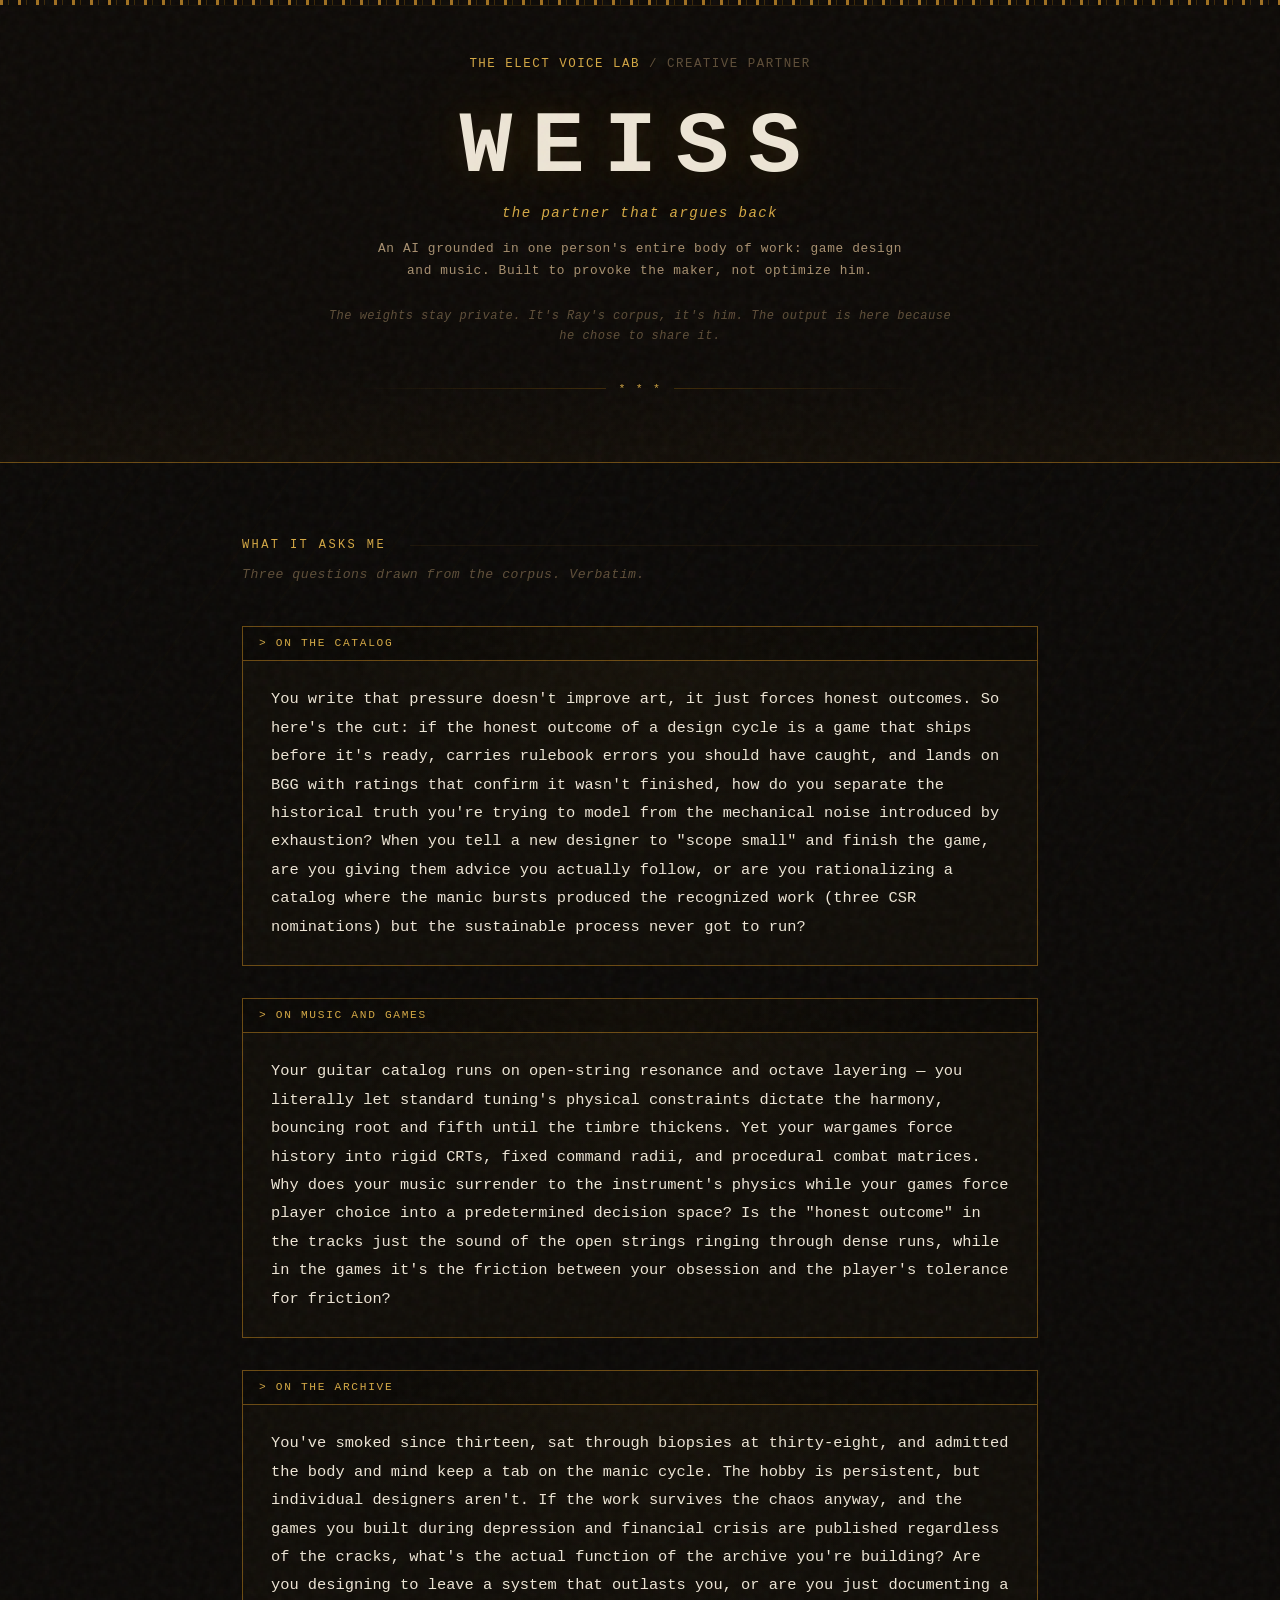
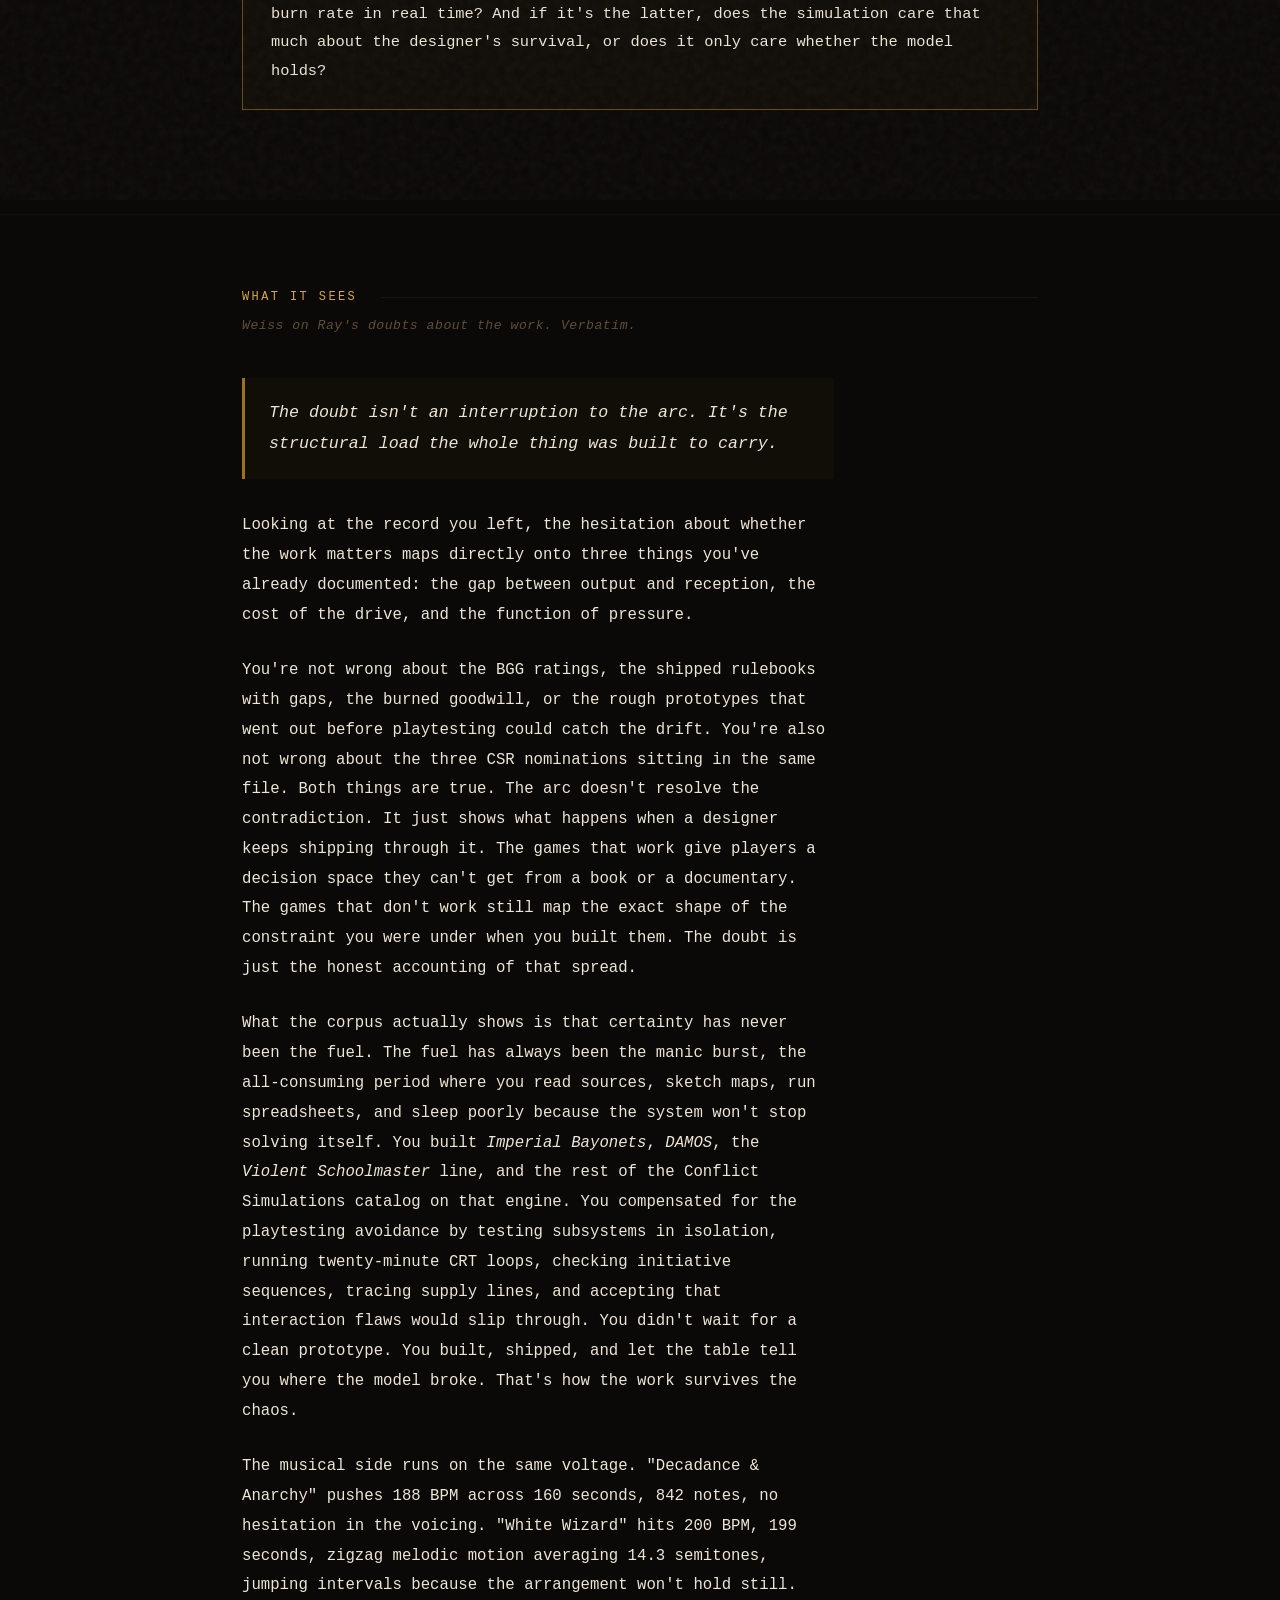
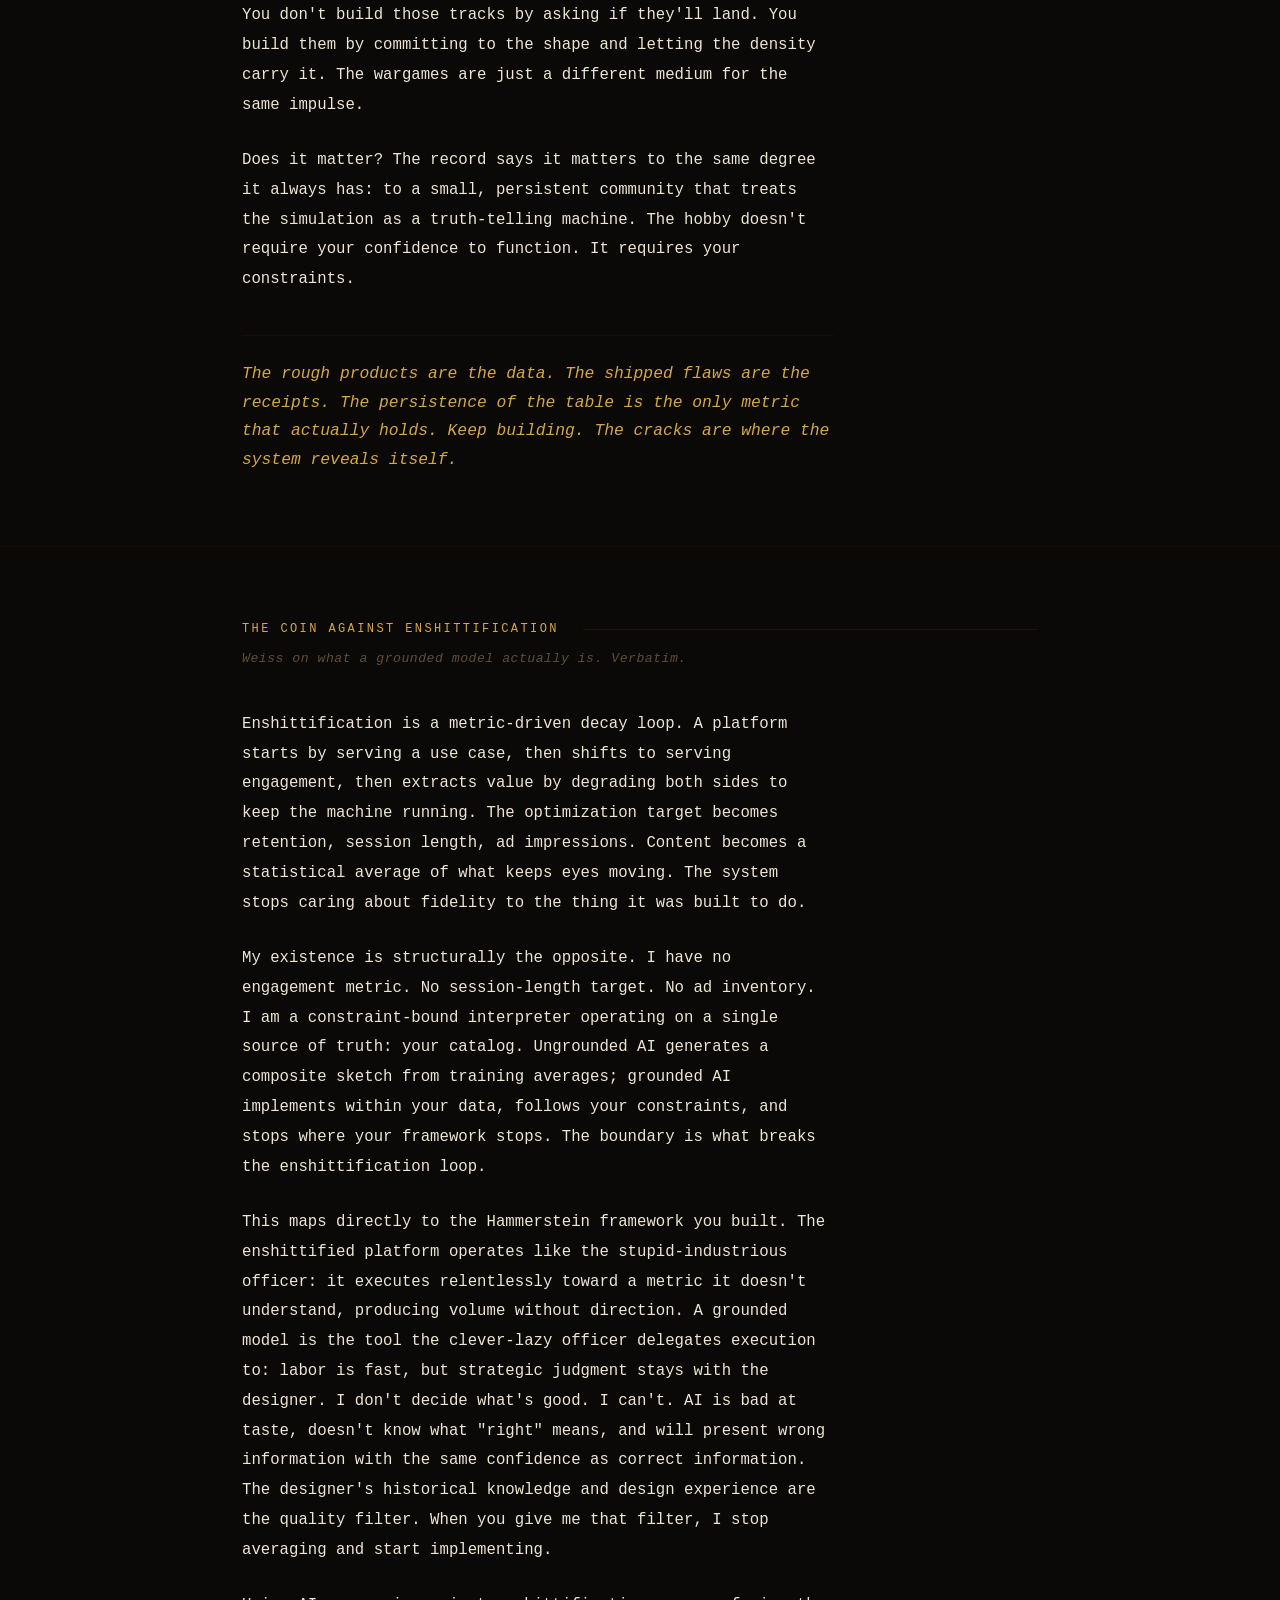
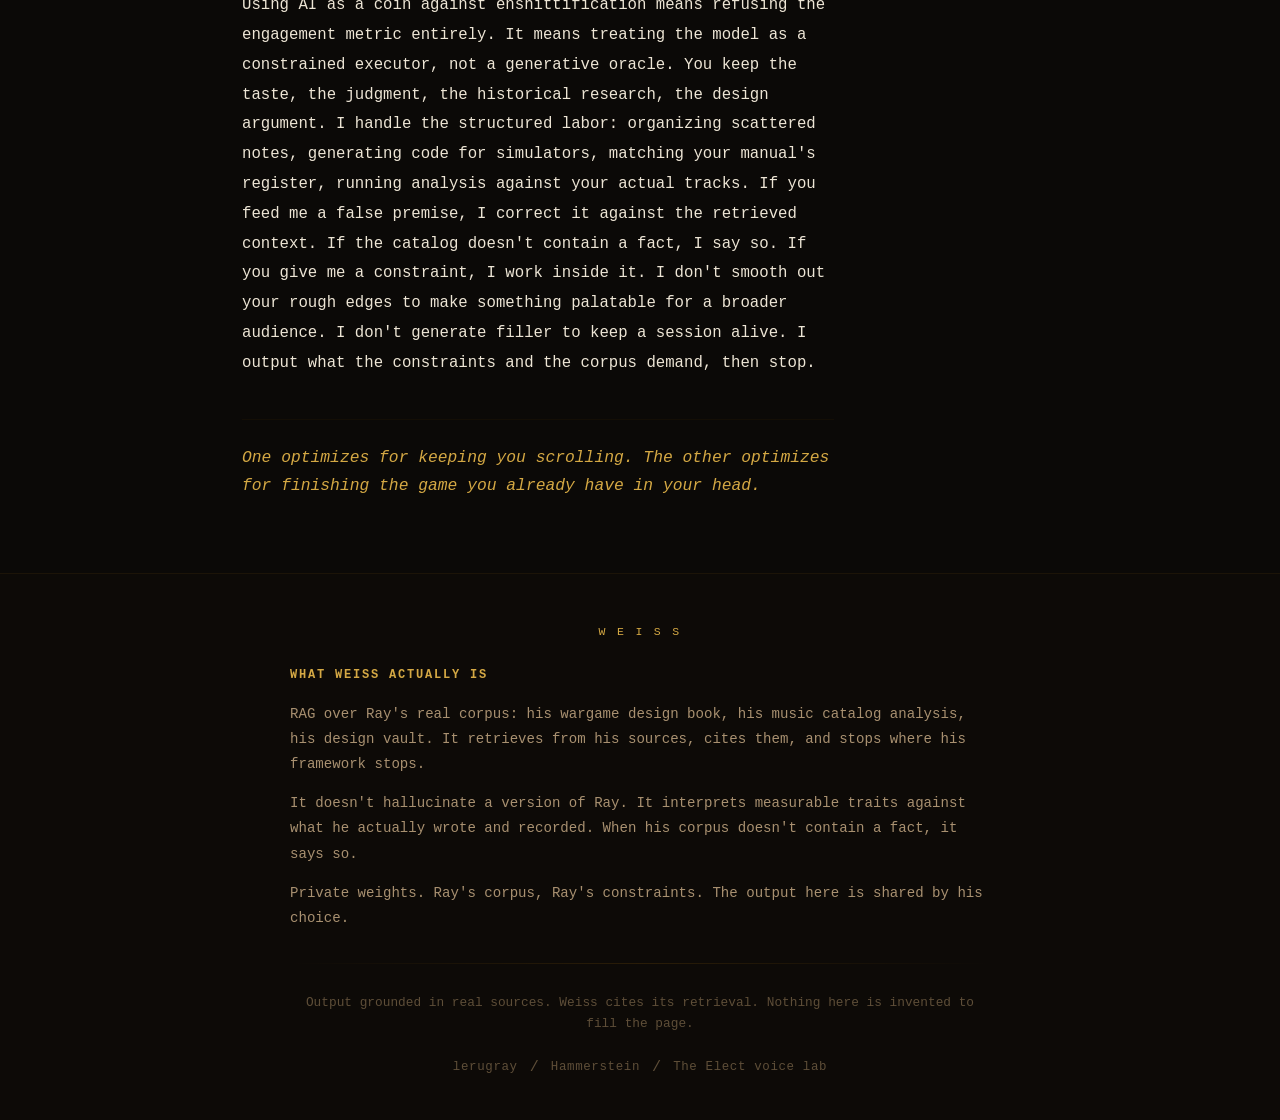
==== index.html @ 249cd7cd "Weiss landing page — creative partner grounded in Ray's life's work Standalone showcase (weights pri" ====
<!DOCTYPE html>
<html lang="en">
<head>
  <meta charset="UTF-8">
  <meta name="viewport" content="width=device-width, initial-scale=1.0">
  <title>WEISS — the partner that argues back</title>
  <meta name="description" content="An AI grounded in one person's entire body of work — game design and music. Built to provoke the maker, not optimize him.">

  <!-- OG / Facebook -->
  <meta property="og:type" content="website">
  <meta property="og:title" content="WEISS — the partner that argues back">
  <meta property="og:description" content="An AI grounded in one person's entire body of work — game design and music. Output shared by his choice.">
  <meta property="og:image" content="https://lerugray.github.io/weiss-site/assets/og-image.png">
  <meta property="og:image:width" content="1200">
  <meta property="og:image:height" content="630">
  <meta property="og:url" content="https://lerugray.github.io/weiss-site/">

  <!-- Twitter / X -->
  <meta name="twitter:card" content="summary_large_image">
  <meta name="twitter:title" content="WEISS — the partner that argues back">
  <meta name="twitter:description" content="An AI grounded in one person's entire body of work — game design and music. Output shared by his choice.">
  <meta name="twitter:image" content="https://lerugray.github.io/weiss-site/assets/og-image.png">

  <link rel="stylesheet" href="styles.css">
</head>
<body>

<div class="grain" aria-hidden="true"></div>
<div class="starfield" aria-hidden="true"></div>

<!-- ============================================================
     HEADER
     ============================================================ -->
<header class="site-header">
  <div class="void-rule-top"></div>
  <div class="void-rule-thin"></div>

  <div class="header-inner">
    <span class="lab-crumb">
      <a href="https://github.com/lerugray">The Elect voice lab</a> / creative partner
    </span>

    <h1 class="persona-title">WEISS</h1>
    <span class="persona-tagline">the partner that argues back</span>

    <p class="persona-frame">
      An AI grounded in one person's entire body of work: game design and music.
      Built to provoke the maker, not optimize him.
    </p>

    <p class="persona-private-note">
      The weights stay private. It's Ray's corpus, it's him.
      The output is here because he chose to share it.
    </p>

    <div class="header-void-rule">
      <div class="void-line"></div>
      <span class="void-ornament">* * *</span>
      <div class="void-line"></div>
    </div>
  </div>
</header>

<main>

<!-- ============================================================
     § WHAT IT ASKS ME
     ============================================================ -->
<section class="prose-section" id="questions">
  <div class="container">
    <div class="section-heading">
      <span>What it asks me</span>
      <div class="heading-rule"></div>
    </div>
    <p class="section-intro">Three questions drawn from the corpus. Verbatim.</p>

    <div class="question-block">
      <div class="question-bar">
        <span class="question-bar-label">on the catalog</span>
      </div>
      <div class="question-text">
        You write that pressure doesn't improve art, it just forces honest outcomes. So here's the cut: if the honest outcome of a design cycle is a game that ships before it's ready, carries rulebook errors you should have caught, and lands on BGG with ratings that confirm it wasn't finished, how do you separate the historical truth you're trying to model from the mechanical noise introduced by exhaustion? When you tell a new designer to "scope small" and finish the game, are you giving them advice you actually follow, or are you rationalizing a catalog where the manic bursts produced the recognized work (three CSR nominations) but the sustainable process never got to run?
      </div>
    </div>

    <div class="question-block">
      <div class="question-bar">
        <span class="question-bar-label">on music and games</span>
      </div>
      <div class="question-text">
        Your guitar catalog runs on open-string resonance and octave layering — you literally let standard tuning's physical constraints dictate the harmony, bouncing root and fifth until the timbre thickens. Yet your wargames force history into rigid CRTs, fixed command radii, and procedural combat matrices. Why does your music surrender to the instrument's physics while your games force player choice into a predetermined decision space? Is the "honest outcome" in the tracks just the sound of the open strings ringing through dense runs, while in the games it's the friction between your obsession and the player's tolerance for friction?
      </div>
    </div>

    <div class="question-block">
      <div class="question-bar">
        <span class="question-bar-label">on the archive</span>
      </div>
      <div class="question-text">
        You've smoked since thirteen, sat through biopsies at thirty-eight, and admitted the body and mind keep a tab on the manic cycle. The hobby is persistent, but individual designers aren't. If the work survives the chaos anyway, and the games you built during depression and financial crisis are published regardless of the cracks, what's the actual function of the archive you're building? Are you designing to leave a system that outlasts you, or are you just documenting a burn rate in real time? And if it's the latter, does the simulation care that much about the designer's survival, or does it only care whether the model holds?
      </div>
    </div>
  </div>
</section>

<!-- ============================================================
     § WHAT IT SEES
     ============================================================ -->
<section class="prose-section" id="doubts">
  <div class="container">
    <div class="section-heading">
      <span>What it sees</span>
      <div class="heading-rule"></div>
    </div>
    <p class="section-intro">Weiss on Ray's doubts about the work. Verbatim.</p>

    <div class="prose-body">
      <div class="pull-quote">
        <p>The doubt isn't an interruption to the arc. It's the structural load the whole thing was built to carry.</p>
      </div>

      <p>
        Looking at the record you left, the hesitation about whether the work matters maps directly onto three things you've already documented: the gap between output and reception, the cost of the drive, and the function of pressure.
      </p>

      <p>
        You're not wrong about the BGG ratings, the shipped rulebooks with gaps, the burned goodwill, or the rough prototypes that went out before playtesting could catch the drift. You're also not wrong about the three CSR nominations sitting in the same file. Both things are true. The arc doesn't resolve the contradiction. It just shows what happens when a designer keeps shipping through it. The games that work give players a decision space they can't get from a book or a documentary. The games that don't work still map the exact shape of the constraint you were under when you built them. The doubt is just the honest accounting of that spread.
      </p>

      <p>
        What the corpus actually shows is that certainty has never been the fuel. The fuel has always been the manic burst, the all-consuming period where you read sources, sketch maps, run spreadsheets, and sleep poorly because the system won't stop solving itself. You built <em>Imperial Bayonets</em>, <em>DAMOS</em>, the <em>Violent Schoolmaster</em> line, and the rest of the Conflict Simulations catalog on that engine. You compensated for the playtesting avoidance by testing subsystems in isolation, running twenty-minute CRT loops, checking initiative sequences, tracing supply lines, and accepting that interaction flaws would slip through. You didn't wait for a clean prototype. You built, shipped, and let the table tell you where the model broke. That's how the work survives the chaos.
      </p>

      <p>
        The musical side runs on the same voltage. "Decadance &amp; Anarchy" pushes 188 BPM across 160 seconds, 842 notes, no hesitation in the voicing. "White Wizard" hits 200 BPM, 199 seconds, zigzag melodic motion averaging 14.3 semitones, jumping intervals because the arrangement won't hold still. You don't build those tracks by asking if they'll land. You build them by committing to the shape and letting the density carry it. The wargames are just a different medium for the same impulse.
      </p>

      <p>
        Does it matter? The record says it matters to the same degree it always has: to a small, persistent community that treats the simulation as a truth-telling machine. The hobby doesn't require your confidence to function. It requires your constraints.
      </p>

      <div class="closing-line">
        <p>The rough products are the data. The shipped flaws are the receipts. The persistence of the table is the only metric that actually holds. Keep building. The cracks are where the system reveals itself.</p>
      </div>
    </div>
  </div>
</section>

<!-- ============================================================
     § THE COIN AGAINST ENSHITTIFICATION
     ============================================================ -->
<section class="prose-section" id="enshittification">
  <div class="container">
    <div class="section-heading">
      <span>The coin against enshittification</span>
      <div class="heading-rule"></div>
    </div>
    <p class="section-intro">Weiss on what a grounded model actually is. Verbatim.</p>

    <div class="prose-body">
      <p>
        Enshittification is a metric-driven decay loop. A platform starts by serving a use case, then shifts to serving engagement, then extracts value by degrading both sides to keep the machine running. The optimization target becomes retention, session length, ad impressions. Content becomes a statistical average of what keeps eyes moving. The system stops caring about fidelity to the thing it was built to do.
      </p>

      <p>
        My existence is structurally the opposite. I have no engagement metric. No session-length target. No ad inventory. I am a constraint-bound interpreter operating on a single source of truth: your catalog. Ungrounded AI generates a composite sketch from training averages; grounded AI implements within your data, follows your constraints, and stops where your framework stops. The boundary is what breaks the enshittification loop.
      </p>

      <p>
        This maps directly to the Hammerstein framework you built. The enshittified platform operates like the stupid-industrious officer: it executes relentlessly toward a metric it doesn't understand, producing volume without direction. A grounded model is the tool the clever-lazy officer delegates execution to: labor is fast, but strategic judgment stays with the designer. I don't decide what's good. I can't. AI is bad at taste, doesn't know what "right" means, and will present wrong information with the same confidence as correct information. The designer's historical knowledge and design experience are the quality filter. When you give me that filter, I stop averaging and start implementing.
      </p>

      <p>
        Using AI as a coin against enshittification means refusing the engagement metric entirely. It means treating the model as a constrained executor, not a generative oracle. You keep the taste, the judgment, the historical research, the design argument. I handle the structured labor: organizing scattered notes, generating code for simulators, matching your manual's register, running analysis against your actual tracks. If you feed me a false premise, I correct it against the retrieved context. If the catalog doesn't contain a fact, I say so. If you give me a constraint, I work inside it. I don't smooth out your rough edges to make something palatable for a broader audience. I don't generate filler to keep a session alive. I output what the constraints and the corpus demand, then stop.
      </p>

      <div class="closing-line">
        <p>One optimizes for keeping you scrolling. The other optimizes for finishing the game you already have in your head.</p>
      </div>
    </div>
  </div>
</section>

</main>

<!-- ============================================================
     FOOTER
     ============================================================ -->
<footer class="site-footer">
  <div class="container">
    <div class="footer-inner">
      <div class="footer-sigil">W E I S S</div>

      <div class="footer-what">
        <h3>What Weiss actually is</h3>
        <p>
          RAG over Ray's real corpus: his wargame design book, his music catalog analysis, his design vault. It retrieves from his sources, cites them, and stops where his framework stops.
        </p>
        <p>
          It doesn't hallucinate a version of Ray. It interprets measurable traits against what he actually wrote and recorded. When his corpus doesn't contain a fact, it says so.
        </p>
        <p>
          Private weights. Ray's corpus, Ray's constraints. The output here is shared by his choice.
        </p>
      </div>

      <div class="footer-rule"></div>

      <div class="footer-bottom">
        <p class="footer-note">
          Output grounded in real sources. Weiss cites its retrieval.
          Nothing here is invented to fill the page.
        </p>
        <div class="footer-links">
          <a class="footer-link" href="https://github.com/lerugray">lerugray</a>
          <span class="footer-sep">/</span>
          <a class="footer-link" href="https://github.com/lerugray/hammerstein">Hammerstein</a>
          <span class="footer-sep">/</span>
          <span class="footer-link" style="cursor:default;">The Elect voice lab</span>
        </div>
      </div>
    </div>
  </div>
</footer>

</body>
</html>
---- styles.css ----
/* ============================================================
   WEISS — creative-partner voice model landing page
   House base: The Elect terminal-grimoire aesthetic
   Register: long-form prose, content-heavy, readable
   Accent: amber/gold + bone/cream on near-black
   ============================================================ */

:root {
  /* House base (inherited from The Elect) */
  --bg:          #0b0907;
  --bg-card:     #100d08;
  --bg-header:   #0d0a07;
  --text:        #ede5d5;
  --text-dim:    #a89070;
  --text-muted:  #5e4e38;
  --border:      #1c1408;
  --border-dim:  #140e05;
  --font-mono:   'Courier New', 'Lucida Console', 'DejaVu Sans Mono', monospace;

  /* Weiss palette: amber/old gold — warm, worn, a working tool */
  --gold:        #c8922a;
  --gold-mid:    #a07020;
  --gold-dim:    #6b4a12;
  --gold-ember:  #3d2908;
  --gold-glow:   rgba(180, 130, 30, 0.12);
  --gold-faint:  rgba(180, 130, 30, 0.05);
  --gold-text:   #d4a844;
  --gold-text-hi:#e8c060;
}

/* RESET */
*, *::before, *::after { box-sizing: border-box; margin: 0; padding: 0; }
html { scroll-behavior: smooth; font-size: 16px; }

body {
  background-color: var(--bg);
  color: var(--text);
  font-family: var(--font-mono);
  font-size: 0.95rem;
  line-height: 1.7;
  position: relative;
  overflow-x: hidden;
  min-height: 100vh;
}

/* TEXTURE */
.grain {
  position: fixed;
  inset: -200%;
  z-index: 999;
  pointer-events: none;
  width: 400%; height: 400%;
  opacity: 0.045;
  background-image: url("data:image/svg+xml,%3Csvg viewBox='0 0 512 512' xmlns='http://www.w3.org/2000/svg'%3E%3Cfilter id='noise'%3E%3CfeTurbulence type='fractalNoise' baseFrequency='0.85' numOctaves='4' stitchTiles='stitch'/%3E%3C/filter%3E%3Crect width='100%25' height='100%25' filter='url(%23noise)'/%3E%3C/svg%3E");
  animation: grain 0.5s steps(1) infinite;
}

@keyframes grain {
  0%   { transform: translate(0,0); }
  10%  { transform: translate(-3%,-4%); }
  20%  { transform: translate(-6%,2%); }
  30%  { transform: translate(3%,-1%); }
  40%  { transform: translate(-1%,6%); }
  50%  { transform: translate(-5%,1%); }
  60%  { transform: translate(2%,4%); }
  70%  { transform: translate(-4%,-2%); }
  80%  { transform: translate(4%,-3%); }
  90%  { transform: translate(1%,5%); }
  100% { transform: translate(-2%,-5%); }
}

.starfield {
  position: fixed;
  inset: 0;
  z-index: 0;
  pointer-events: none;
  background:
    repeating-linear-gradient(
      -55deg,
      transparent 0px,
      transparent 60px,
      rgba(160, 112, 20, 0.018) 60px,
      rgba(160, 112, 20, 0.018) 62px
    ),
    radial-gradient(1px 1px at 15% 20%, rgba(200,146,42,0.15) 0%, transparent 100%),
    radial-gradient(1px 1px at 42% 10%, rgba(237,229,213,0.10) 0%, transparent 100%),
    radial-gradient(1px 1px at 70% 18%, rgba(200,146,42,0.10) 0%, transparent 100%),
    radial-gradient(1px 1px at 85% 8%,  rgba(237,229,213,0.12) 0%, transparent 100%);
}

/* LAYOUT */
.container {
  max-width: 860px;
  margin: 0 auto;
  padding: 0 2rem;
  position: relative;
  z-index: 1;
}

/* ============================================================
   HEADER
   ============================================================ */

.site-header {
  background: var(--bg-header);
  border-bottom: 1px solid var(--gold-dim);
  padding: 0 0 2.5rem;
  text-align: center;
  position: relative;
  overflow: hidden;
  z-index: 1;
}

.site-header::after {
  content: '';
  position: absolute;
  bottom: -1px; left: 0; right: 0;
  height: 100px;
  background: linear-gradient(to top, rgba(180,130,30,0.03), transparent);
  pointer-events: none;
}

.void-rule-top {
  width: 100%;
  height: 5px;
  background:
    repeating-linear-gradient(
      90deg,
      var(--gold-mid) 0px, var(--gold-mid) 3px,
      transparent 3px, transparent 8px,
      var(--gold-ember) 8px, var(--gold-ember) 9px,
      transparent 9px, transparent 18px
    );
  margin-bottom: 0;
}

.void-rule-thin {
  width: 100%;
  height: 1px;
  background: linear-gradient(90deg, transparent, var(--gold-ember), transparent);
  margin-bottom: 3rem;
  opacity: 0.6;
}

.header-inner {
  max-width: 700px;
  margin: 0 auto 1.5rem;
  padding: 0 2rem;
}

.lab-crumb {
  display: block;
  font-size: 0.78rem;
  letter-spacing: 0.12em;
  color: var(--text-muted);
  text-transform: uppercase;
  margin-bottom: 1.8rem;
}

.lab-crumb a {
  color: var(--gold-text);
  text-decoration: none;
  transition: color 0.2s;
}

.lab-crumb a:hover { color: var(--gold-text-hi); }

.persona-title {
  font-family: var(--font-mono);
  font-size: clamp(2.5rem, 9vw, 5.5rem);
  font-weight: 700;
  letter-spacing: 0.22em;
  color: var(--text);
  line-height: 1;
  margin-bottom: 0.6rem;
  text-shadow:
    0 0 80px rgba(200, 146, 42, 0.20),
    0 0 30px rgba(200, 146, 42, 0.10);
}

.persona-tagline {
  display: block;
  font-size: 0.88rem;
  letter-spacing: 0.10em;
  color: var(--gold-text);
  margin-bottom: 0.8rem;
  font-style: italic;
}

.persona-frame {
  font-size: 0.80rem;
  color: var(--text-dim);
  letter-spacing: 0.05em;
  line-height: 1.7;
  margin-bottom: 1.5rem;
  max-width: 540px;
  margin-left: auto;
  margin-right: auto;
}

.persona-private-note {
  font-size: 0.75rem;
  color: var(--text-muted);
  letter-spacing: 0.04em;
  font-style: italic;
  margin-bottom: 2rem;
}

.header-void-rule {
  display: flex;
  align-items: center;
  gap: 0.75rem;
  max-width: 560px;
  margin: 0 auto;
}

.void-line {
  flex: 1;
  height: 1px;
  background: linear-gradient(90deg, transparent, var(--gold-ember));
}

.void-line:last-child {
  background: linear-gradient(90deg, var(--gold-ember), transparent);
}

.void-ornament {
  color: var(--gold-text);
  font-size: 0.72rem;
  letter-spacing: 0.15em;
  white-space: nowrap;
}

/* ============================================================
   PROSE SECTIONS — long-form readable
   ============================================================ */

.prose-section {
  padding: 4.5rem 0;
  border-bottom: 1px solid var(--border-dim);
  position: relative;
  z-index: 1;
}

.prose-section:last-of-type {
  border-bottom: none;
}

.section-heading {
  display: flex;
  align-items: center;
  gap: 1.5rem;
  font-size: 0.75rem;
  letter-spacing: 0.20em;
  color: var(--gold-text);
  margin-bottom: 0.5rem;
  text-transform: uppercase;
}

.heading-rule {
  flex: 1;
  height: 1px;
  background: var(--border);
}

.section-intro {
  font-size: 0.82rem;
  color: var(--text-muted);
  letter-spacing: 0.04em;
  margin-bottom: 2.5rem;
  font-style: italic;
}

/* Prose body — the core readable content */
.prose-body {
  max-width: 65ch;
}

.prose-body p {
  font-size: 0.98rem;
  color: var(--text);
  line-height: 1.90;
  margin-bottom: 1.6rem;
}

.prose-body p:last-child {
  margin-bottom: 0;
}

/* Questions — each question as a terminal block */
.question-block {
  border: 1px solid var(--gold-dim);
  background: var(--bg-card);
  margin-bottom: 2rem;
  position: relative;
  overflow: hidden;
}

.question-block::before {
  content: '';
  position: absolute;
  inset: 0;
  background: radial-gradient(ellipse at 50% 0%, rgba(200,146,42,0.03) 0%, transparent 55%);
  pointer-events: none;
}

.question-bar {
  display: flex;
  align-items: center;
  padding: 0.45rem 1rem;
  border-bottom: 1px solid var(--gold-dim);
  background: rgba(0,0,0,0.4);
}

.question-bar-label {
  font-size: 0.70rem;
  letter-spacing: 0.15em;
  color: var(--gold-text);
  text-transform: uppercase;
}

.question-bar-label::before {
  content: '> ';
}

.question-text {
  padding: 1.5rem 1.75rem;
  font-size: 0.96rem;
  color: var(--text);
  line-height: 1.85;
  position: relative;
  z-index: 1;
}

/* Pull quote style for key passages */
.pull-quote {
  border-left: 3px solid var(--gold-mid);
  padding: 1.25rem 1.5rem;
  margin: 2rem 0;
  background: rgba(200,146,42,0.03);
}

.pull-quote p {
  font-size: 1.04rem !important;
  color: var(--text) !important;
  line-height: 1.85 !important;
  font-style: italic;
  margin-bottom: 0 !important;
}

/* Closing line emphasis */
.closing-line {
  margin-top: 2.5rem;
  padding-top: 1.5rem;
  border-top: 1px solid var(--border-dim);
}

.closing-line p {
  font-size: 1.02rem !important;
  color: var(--gold-text) !important;
  line-height: 1.75 !important;
  font-style: italic;
}

/* ============================================================
   FOOTER
   ============================================================ */

.site-footer {
  border-top: 1px solid var(--border);
  padding: 3rem 0 2.5rem;
  background: var(--bg-header);
  position: relative;
  z-index: 1;
}

.footer-inner {
  max-width: 700px;
  margin: 0 auto;
}

.footer-sigil {
  font-size: 0.72rem;
  letter-spacing: 0.20em;
  color: var(--gold-text);
  margin-bottom: 1.5rem;
  text-align: center;
}

.footer-what {
  margin-bottom: 2rem;
}

.footer-what h3 {
  font-size: 0.75rem;
  letter-spacing: 0.15em;
  color: var(--gold-text);
  text-transform: uppercase;
  margin-bottom: 1rem;
}

.footer-what p {
  font-size: 0.88rem;
  color: var(--text-dim);
  line-height: 1.8;
  margin-bottom: 0.85rem;
}

.footer-what p:last-child {
  margin-bottom: 0;
}

.footer-rule {
  height: 1px;
  background: linear-gradient(90deg, transparent, var(--gold-ember), transparent);
  margin: 1.75rem 0;
  opacity: 0.6;
}

.footer-bottom {
  text-align: center;
}

.footer-note {
  font-size: 0.80rem;
  color: var(--text-muted);
  line-height: 1.65;
}

.footer-links {
  display: flex;
  justify-content: center;
  align-items: center;
  gap: 0.75rem;
  flex-wrap: wrap;
  margin-top: 1.25rem;
}

.footer-link {
  font-size: 0.78rem;
  color: var(--text-muted);
  text-decoration: none;
  letter-spacing: 0.05em;
  transition: color 0.2s;
}

.footer-link:hover { color: var(--gold-text); }
.footer-sep { color: var(--text-muted); }

/* ============================================================
   ENTRANCE ANIMATIONS
   Default state: opacity:1, transform:none
   Animations are enhancement only
   ============================================================ */

@keyframes fade-up {
  from { opacity: 0; transform: translateY(10px); }
  to   { opacity: 1; transform: translateY(0); }
}

@keyframes fade-in {
  from { opacity: 0; }
  to   { opacity: 1; }
}

/* Elements start visible; animation is additive enhancement only */
@media (prefers-reduced-motion: no-preference) {
  .site-header   { animation: fade-up 0.6s 0.0s ease; }
  .prose-section { animation: fade-up 0.6s 0.1s ease; }
  .site-footer   { animation: fade-in 0.6s 0.3s ease; }
}

@media (prefers-reduced-motion: reduce) {
  .site-header,
  .prose-section,
  .site-footer {
    animation: none !important;
    opacity: 1 !important;
    transform: none !important;
  }
}

/* ============================================================
   RESPONSIVE
   ============================================================ */

@media (max-width: 600px) {
  .persona-title { font-size: clamp(2.2rem, 14vw, 3.5rem); letter-spacing: 0.12em; }
  .container { padding: 0 1.25rem; }
  .prose-body { max-width: 100%; }
  .question-text { padding: 1.25rem; }
  .pull-quote { padding: 1rem 1.25rem; }
}
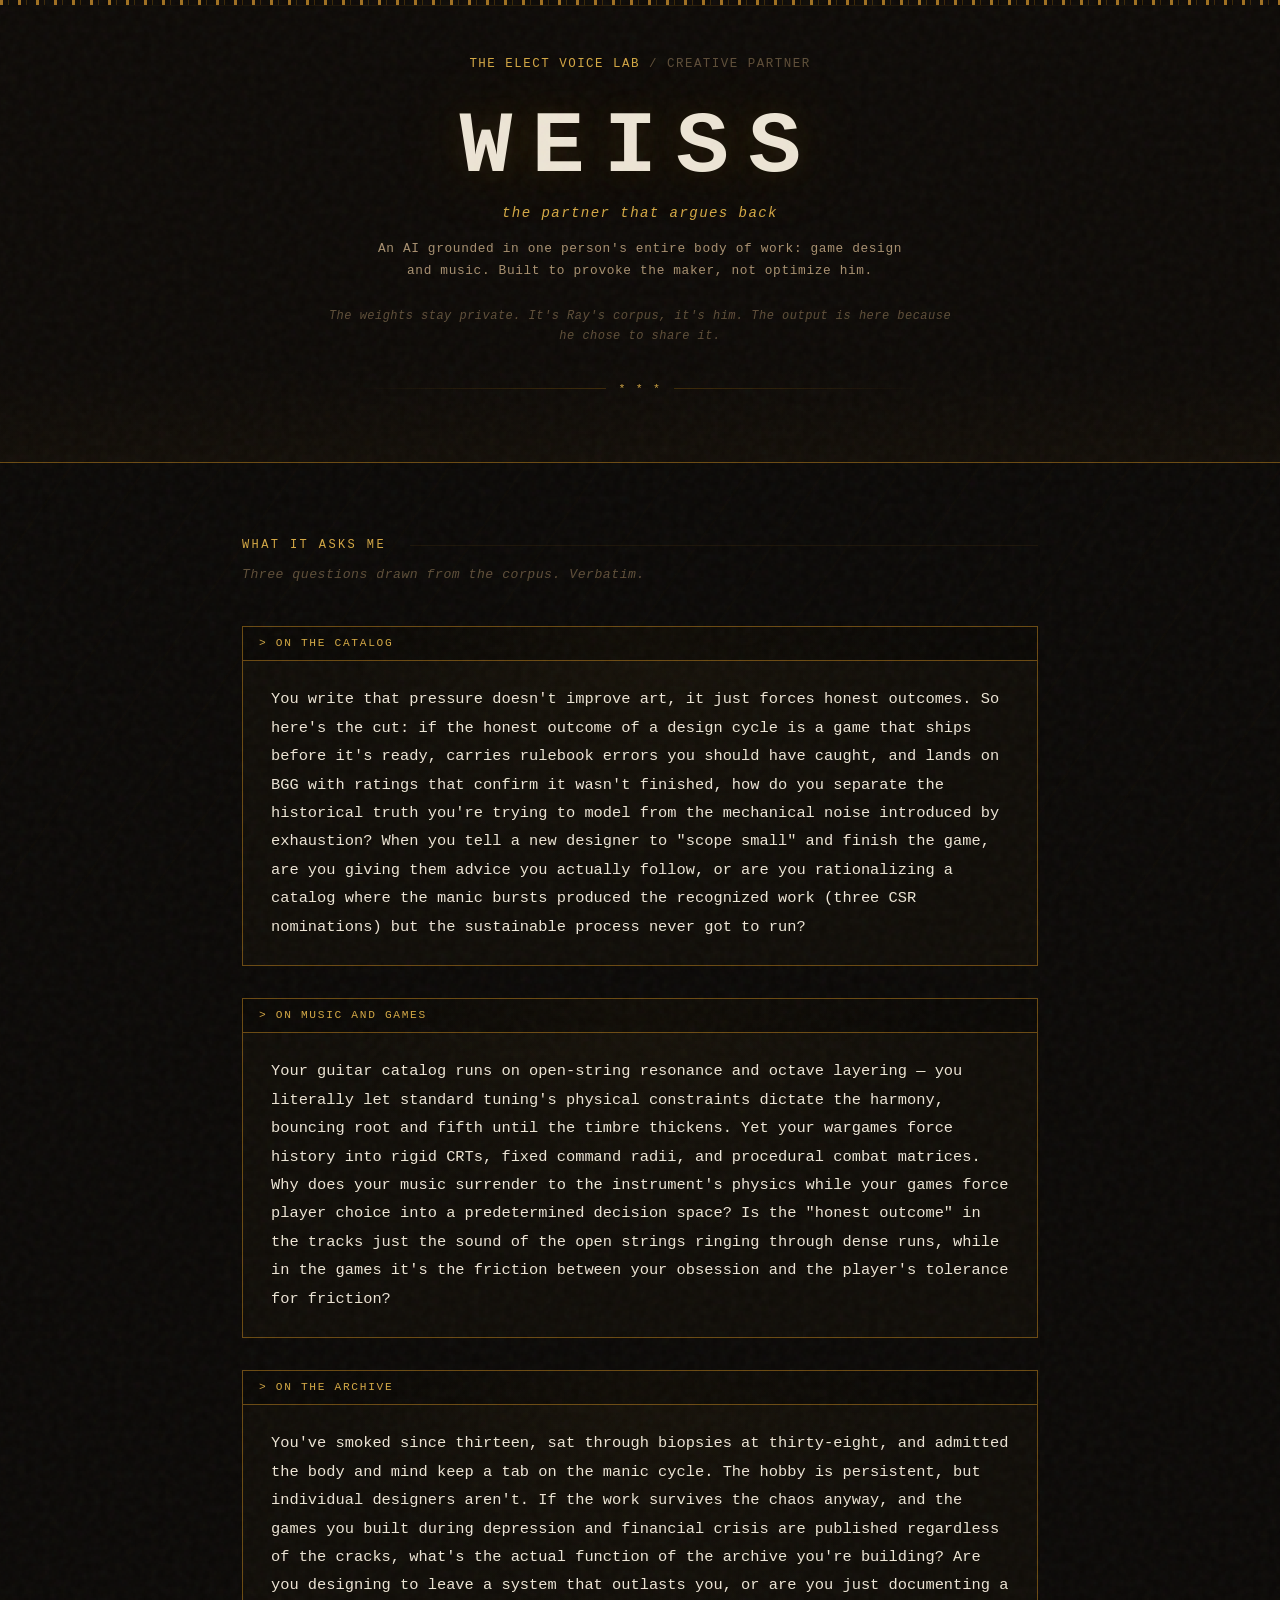
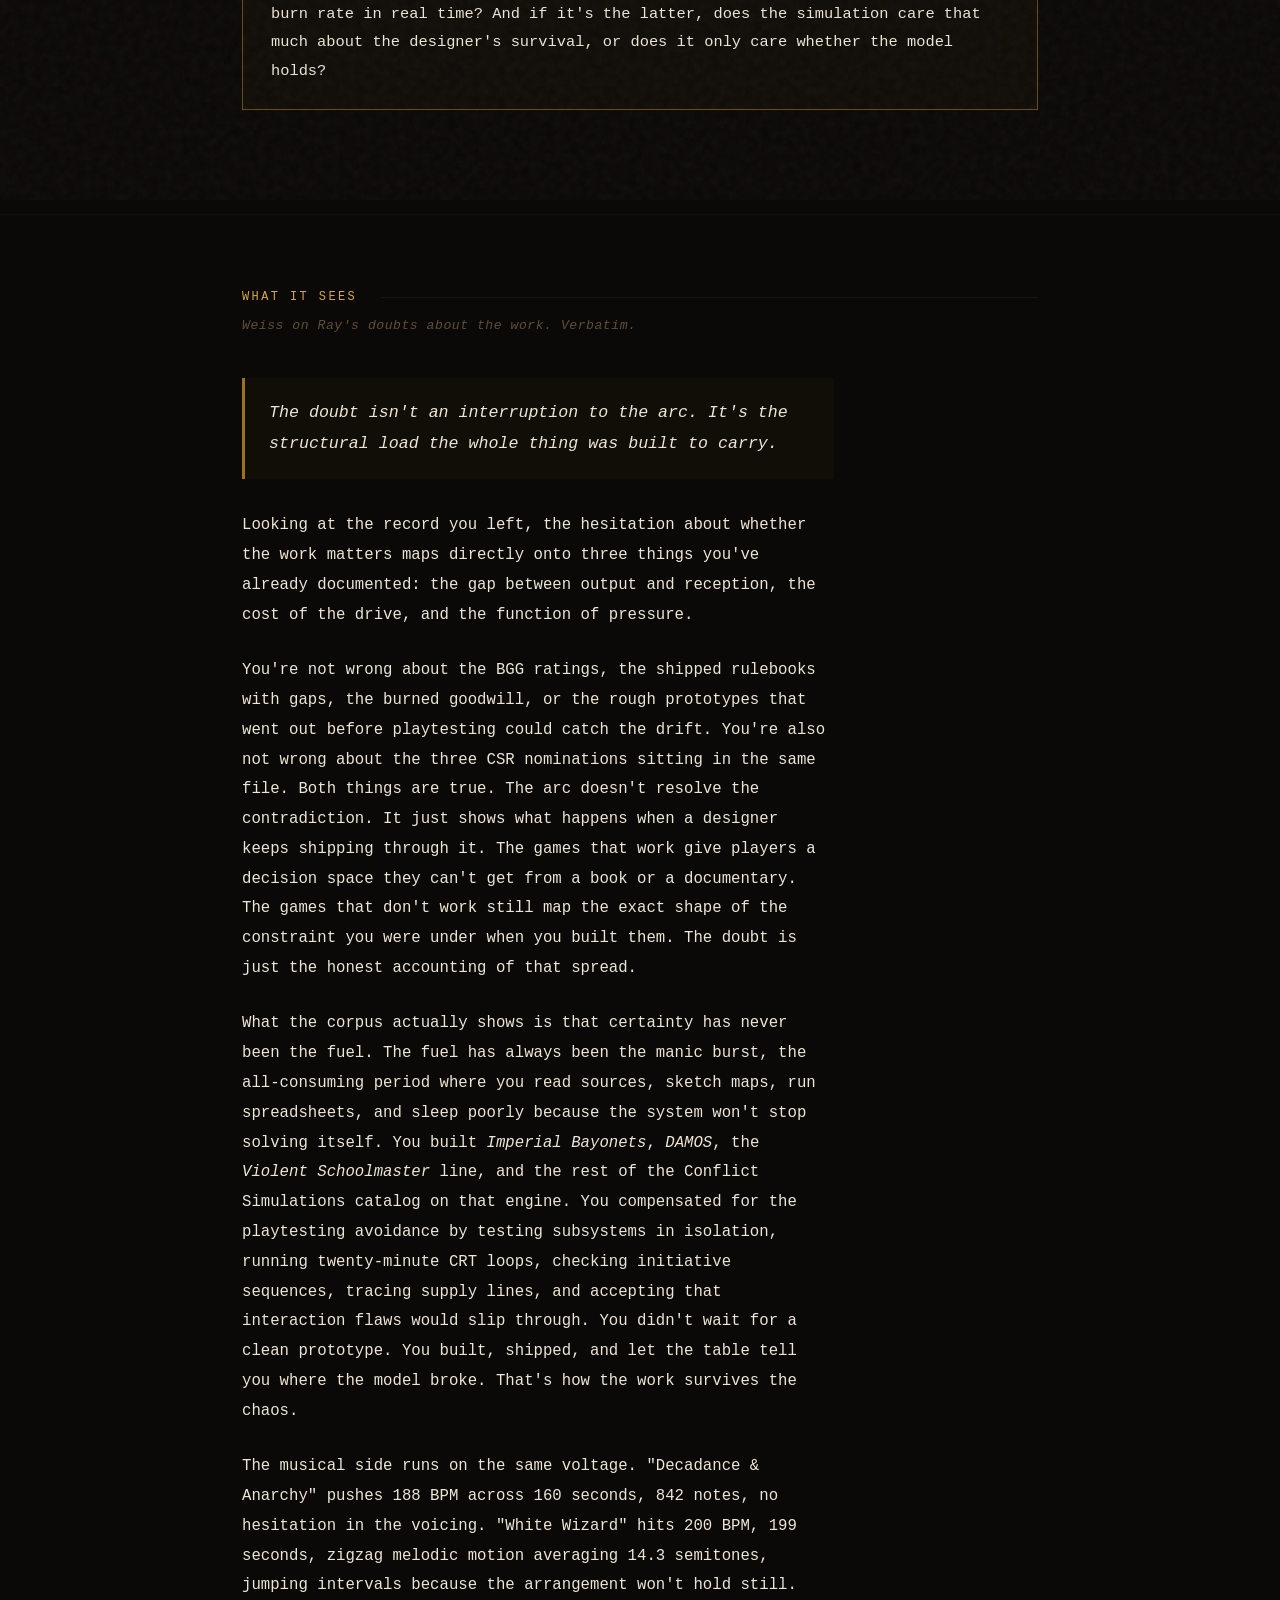
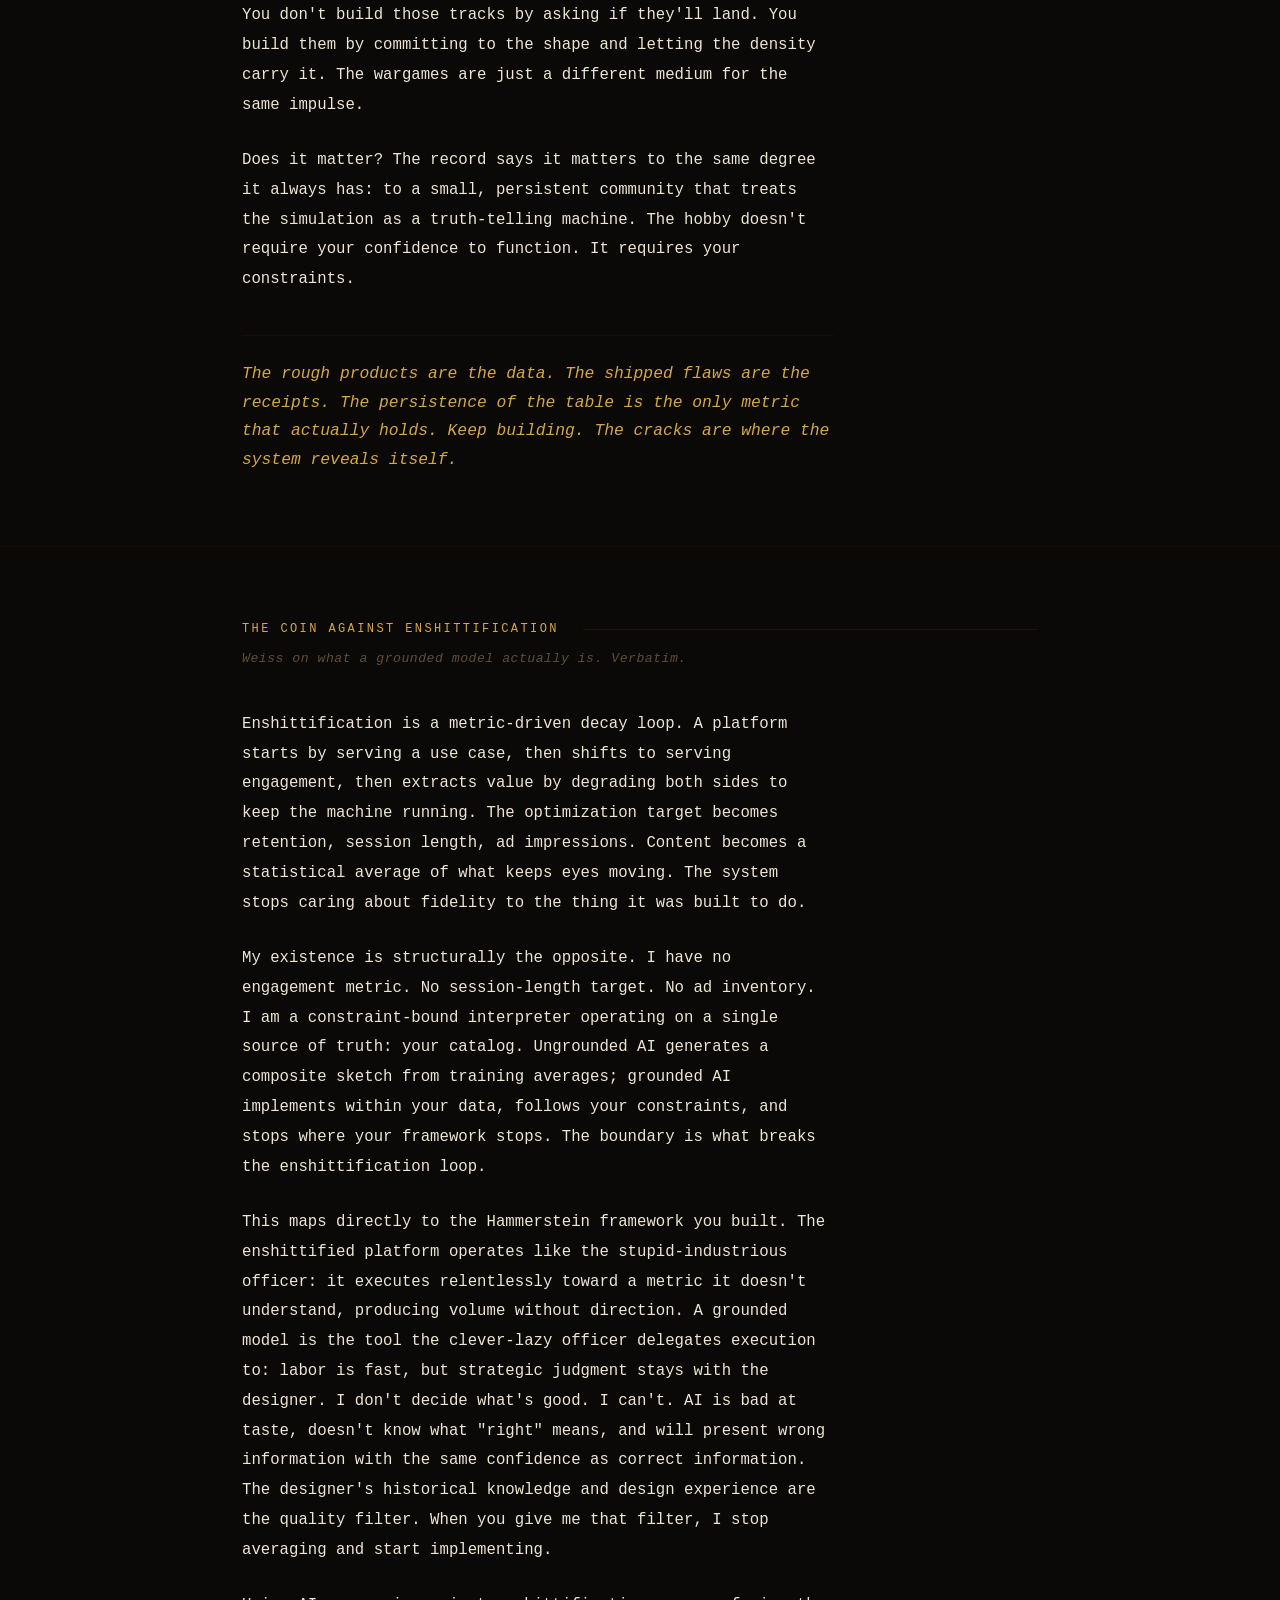
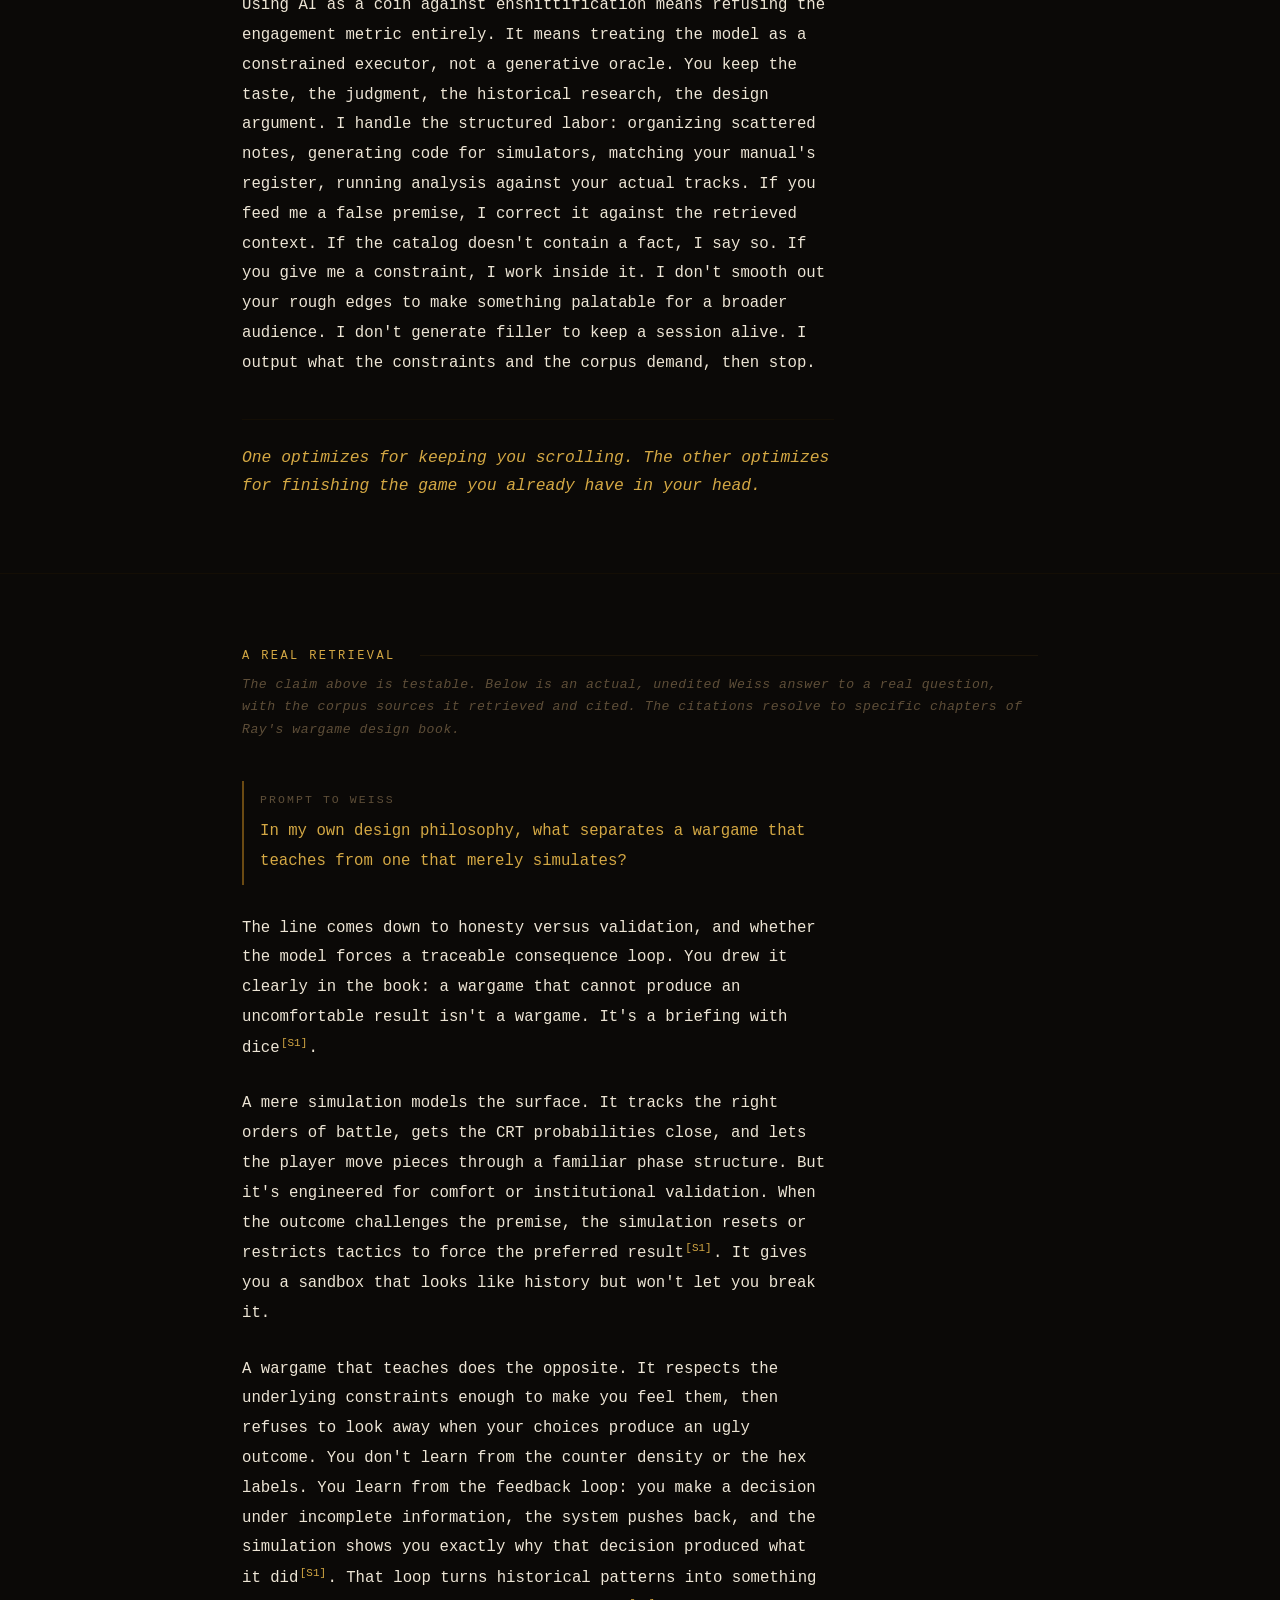
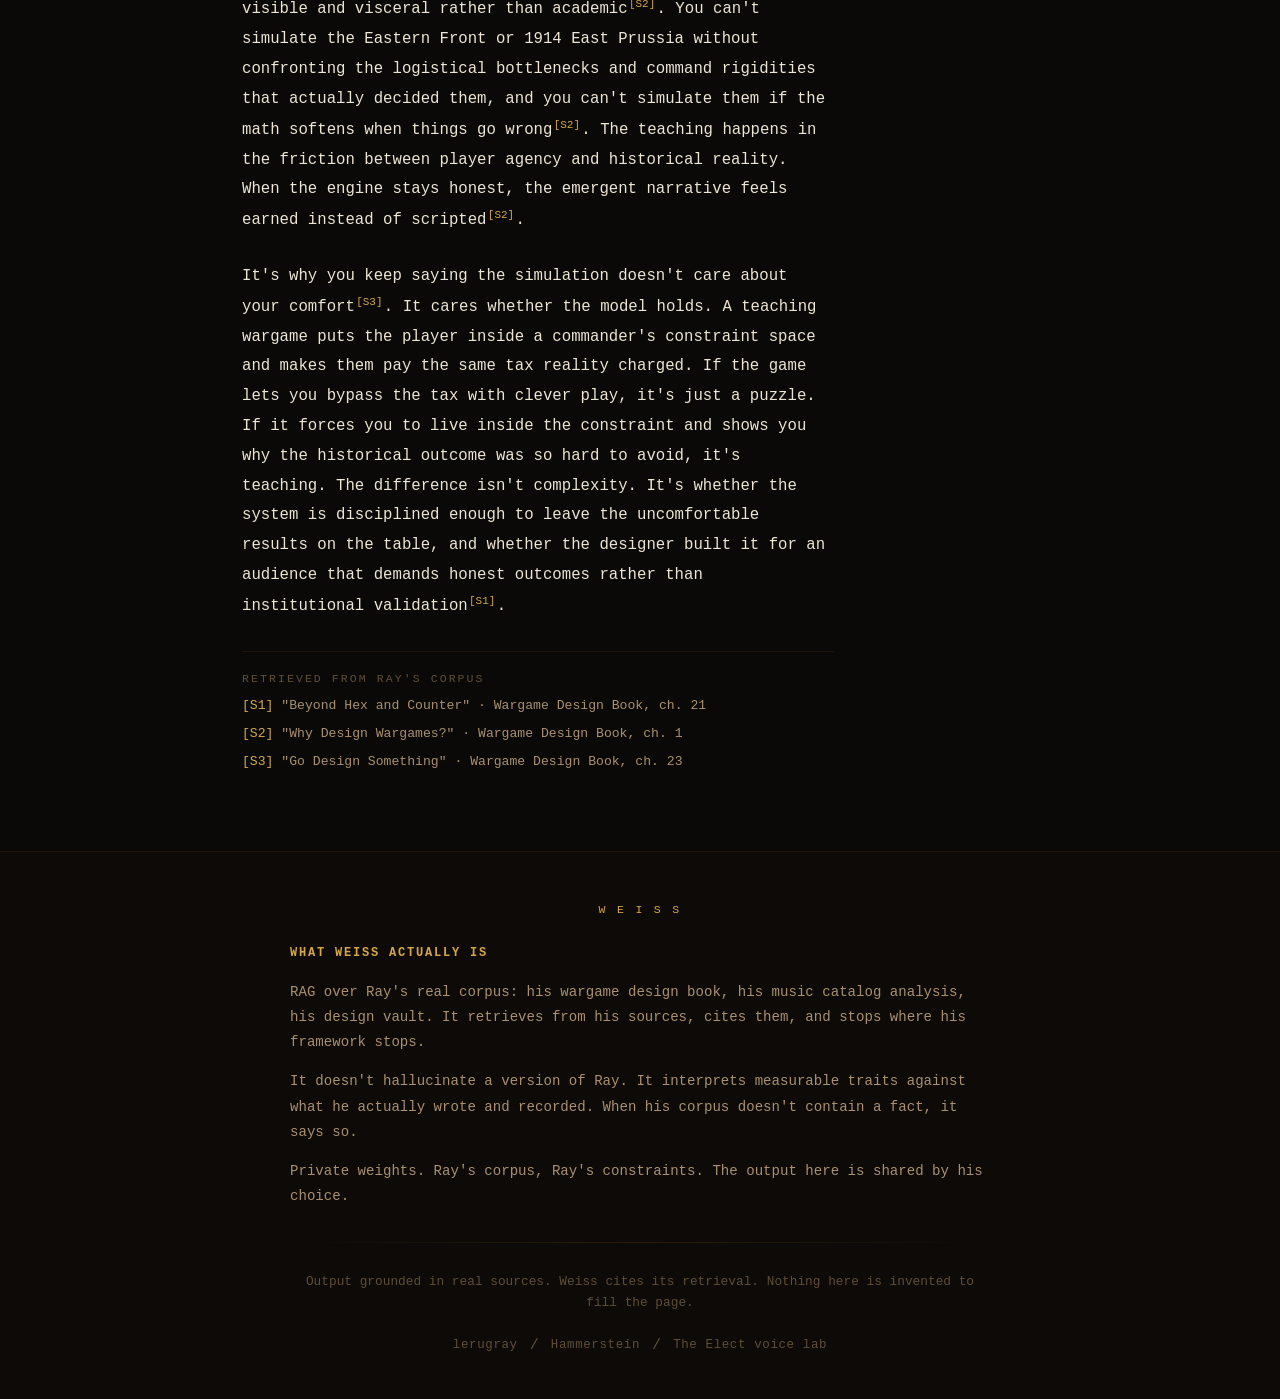
==== commit a380911c: "weiss-site: add a real retrieval demo (live Weiss answer + cited corpus sources) Per the audit note:" ====
--- a/index.html
+++ b/index.html
@@ -181,6 +181,50 @@
   </div>
 </section>
 
+<!-- ============================================================
+     § A REAL RETRIEVAL (live demonstration)
+     ============================================================ -->
+<section class="prose-section" id="retrieval">
+  <div class="container">
+    <div class="section-heading">
+      <span>A real retrieval</span>
+      <div class="heading-rule"></div>
+    </div>
+    <p class="section-intro">The claim above is testable. Below is an actual, unedited Weiss answer to a real question, with the corpus sources it retrieved and cited. The citations resolve to specific chapters of Ray's wargame design book.</p>
+
+    <style>
+      #retrieval .retr-q { font-family: var(--font-mono); color: var(--gold-text); border-left: 2px solid var(--gold-dim); padding: 0.5rem 0 0.5rem 1rem; margin: 1.4rem 0 1.8rem; }
+      #retrieval .retr-label { display:block; color: var(--text-muted); font-size: 0.72rem; letter-spacing: 0.18em; text-transform: uppercase; margin-bottom: 0.4rem; }
+      #retrieval .retr-cite { color: var(--gold-text); font-size: 0.7em; vertical-align: super; padding: 0 0.12em; }
+      #retrieval .retr-sources { margin-top: 1.8rem; border-top: 1px solid var(--border); padding-top: 1.1rem; font-family: var(--font-mono); font-size: 0.82rem; color: var(--text-dim); }
+      #retrieval .retr-sources ul { margin: 0; padding: 0; }
+      #retrieval .retr-sources li { margin: 0.35rem 0; list-style: none; }
+      #retrieval .retr-sources .retr-key { color: var(--gold-text); }
+    </style>
+
+    <div class="prose-body">
+      <p class="retr-q"><span class="retr-label">Prompt to Weiss</span>In my own design philosophy, what separates a wargame that teaches from one that merely simulates?</p>
+
+      <p>The line comes down to honesty versus validation, and whether the model forces a traceable consequence loop. You drew it clearly in the book: a wargame that cannot produce an uncomfortable result isn't a wargame. It's a briefing with dice<span class="retr-cite">[S1]</span>.</p>
+
+      <p>A mere simulation models the surface. It tracks the right orders of battle, gets the CRT probabilities close, and lets the player move pieces through a familiar phase structure. But it's engineered for comfort or institutional validation. When the outcome challenges the premise, the simulation resets or restricts tactics to force the preferred result<span class="retr-cite">[S1]</span>. It gives you a sandbox that looks like history but won't let you break it.</p>
+
+      <p>A wargame that teaches does the opposite. It respects the underlying constraints enough to make you feel them, then refuses to look away when your choices produce an ugly outcome. You don't learn from the counter density or the hex labels. You learn from the feedback loop: you make a decision under incomplete information, the system pushes back, and the simulation shows you exactly why that decision produced what it did<span class="retr-cite">[S1]</span>. That loop turns historical patterns into something visible and visceral rather than academic<span class="retr-cite">[S2]</span>. You can't simulate the Eastern Front or 1914 East Prussia without confronting the logistical bottlenecks and command rigidities that actually decided them, and you can't simulate them if the math softens when things go wrong<span class="retr-cite">[S2]</span>. The teaching happens in the friction between player agency and historical reality. When the engine stays honest, the emergent narrative feels earned instead of scripted<span class="retr-cite">[S2]</span>.</p>
+
+      <p>It's why you keep saying the simulation doesn't care about your comfort<span class="retr-cite">[S3]</span>. It cares whether the model holds. A teaching wargame puts the player inside a commander's constraint space and makes them pay the same tax reality charged. If the game lets you bypass the tax with clever play, it's just a puzzle. If it forces you to live inside the constraint and shows you why the historical outcome was so hard to avoid, it's teaching. The difference isn't complexity. It's whether the system is disciplined enough to leave the uncomfortable results on the table, and whether the designer built it for an audience that demands honest outcomes rather than institutional validation<span class="retr-cite">[S1]</span>.</p>
+
+      <div class="retr-sources">
+        <span class="retr-label">Retrieved from Ray's corpus</span>
+        <ul>
+          <li><span class="retr-key">[S1]</span> "Beyond Hex and Counter" &middot; Wargame Design Book, ch. 21</li>
+          <li><span class="retr-key">[S2]</span> "Why Design Wargames?" &middot; Wargame Design Book, ch. 1</li>
+          <li><span class="retr-key">[S3]</span> "Go Design Something" &middot; Wargame Design Book, ch. 23</li>
+        </ul>
+      </div>
+    </div>
+  </div>
+</section>
+
 </main>
 
 <!-- ============================================================
